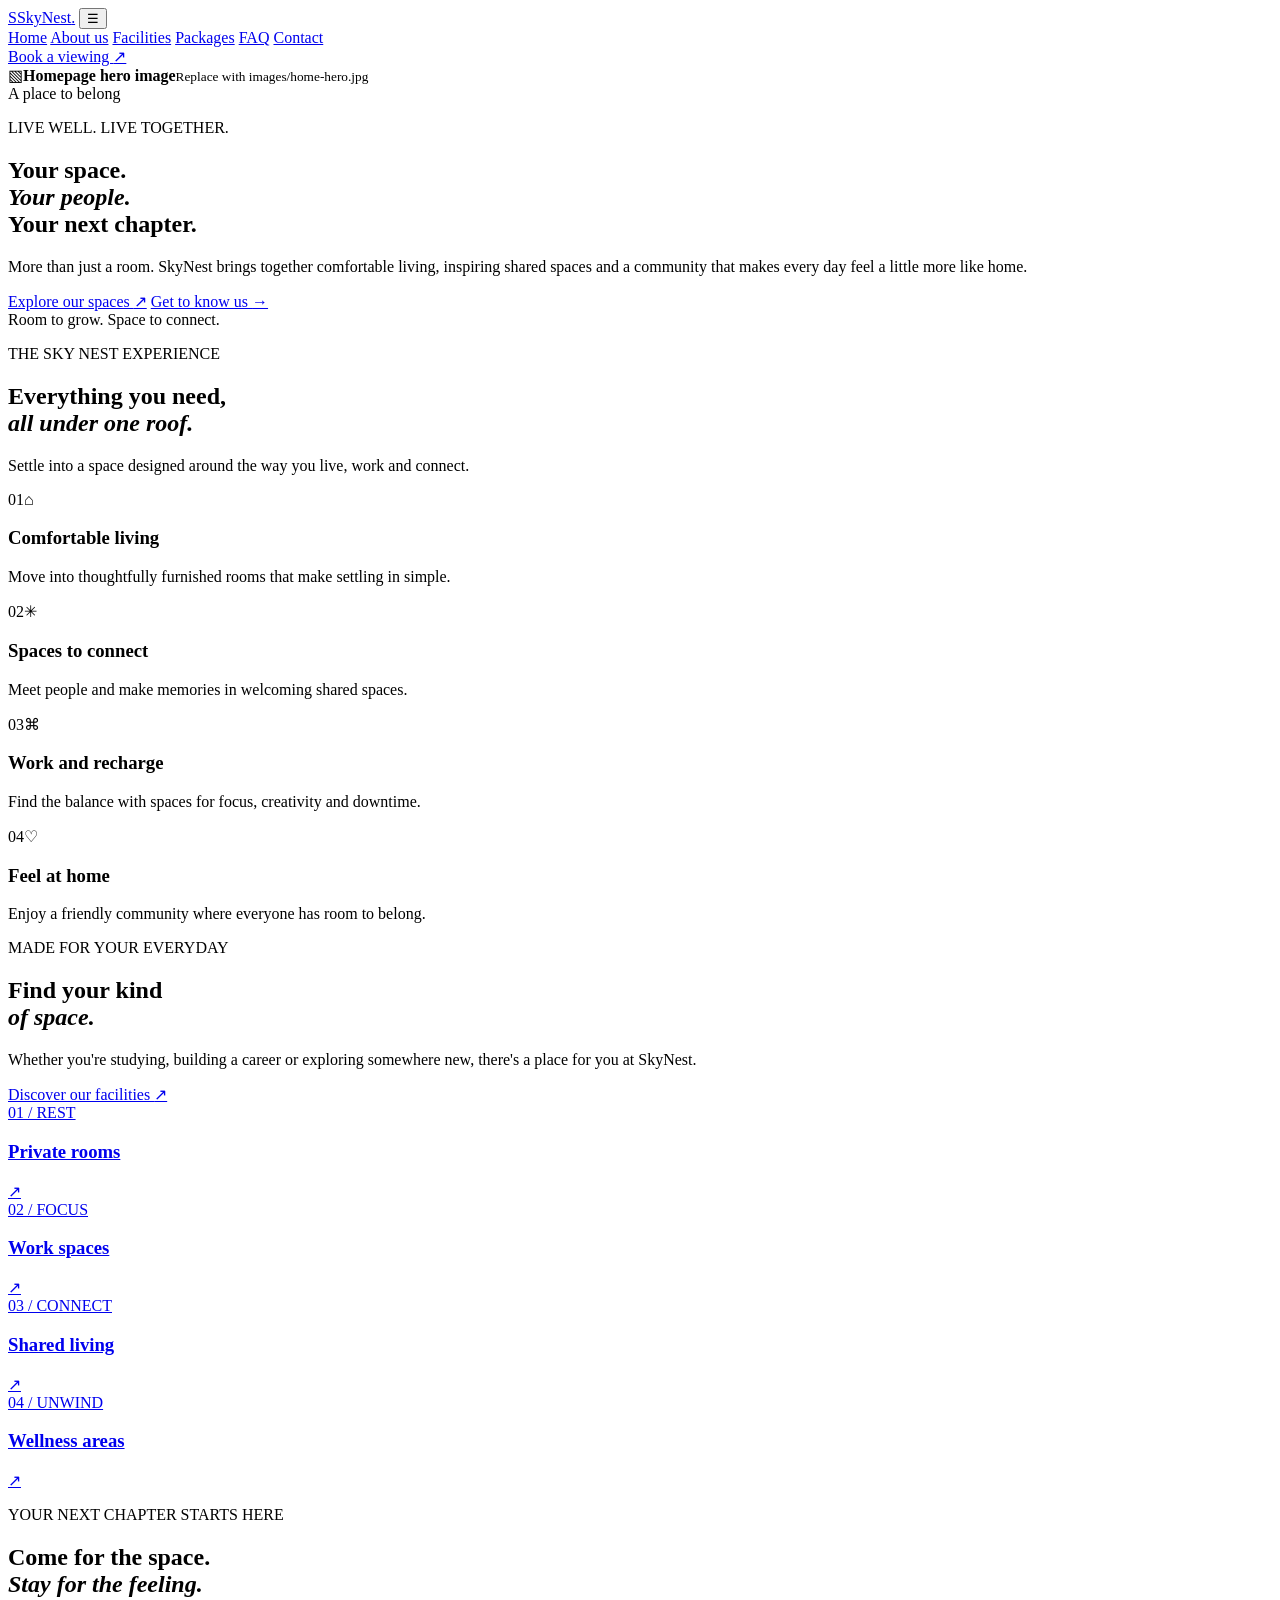
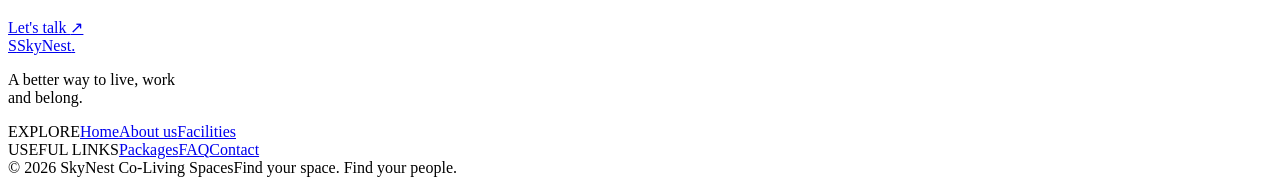
==== index.html @ 015fd2d6 "Add files via upload" ====
<!DOCTYPE html>
<html lang="en">
<head>
  <meta charset="UTF-8">
  <meta name="viewport" content="width=device-width, initial-scale=1.0">
  <meta name="description" content="Discover SkyNest co-living spaces: comfortable rooms, inspiring shared spaces and a community that feels like home.">
  <title>SkyNest | Find Your Space</title>
  <link rel="stylesheet" href="css/style.css">
  <script src="js/script.js" defer></script>
</head>
<body>
  <header class="site-header">
    <nav class="navbar container" aria-label="Main navigation">
      <a class="brand" href="index.html"><span class="brand-mark">S</span><span>SkyNest<span class="brand-dot">.</span></span></a>
      <button class="menu-toggle" aria-label="Open navigation" aria-expanded="false">☰</button>
      <div class="nav-links">
        <a class="active" href="index.html">Home</a>
        <a href="about.html">About us</a>
        <a href="facilities.html">Facilities</a>
        <a href="packages.html">Packages</a>
        <a href="faq.html">FAQ</a>
        <a href="contact.html">Contact</a>
      </div>
      <a class="button button-small nav-cta" href="contact.html">Book a viewing <span>↗</span></a>
    </nav>
  </header>

  <main>
    <section class="hero container">
      <div class="hero-image image-frame">
        <!-- Add your main homepage photo as images/home-hero.jpg -->
        <img src="images/home-hero.jpg" alt="Bright, welcoming SkyNest co-living lounge" onerror="this.style.display='none'; this.parentElement.classList.add('image-placeholder'); this.parentElement.querySelector('.placeholder-note').hidden=false;">
        <div class="placeholder-note" hidden><span class="placeholder-icon">▧</span><strong>Homepage hero image</strong><small>Replace with images/home-hero.jpg</small></div>
        <div class="image-caption"><span class="caption-dot"></span> A place to belong</div>
      </div>
      <div class="hero-copy">
        <p class="eyebrow">LIVE WELL. LIVE TOGETHER.</p>
        <h1>Your space.<br><em>Your people.</em><br>Your next chapter.</h1>
        <p class="lead">More than just a room. SkyNest brings together comfortable living, inspiring shared spaces and a community that makes every day feel a little more like home.</p>
        <div class="hero-actions">
          <a class="button" href="packages.html">Explore our spaces <span>↗</span></a>
          <a class="text-link" href="about.html">Get to know us <span>→</span></a>
        </div>
        <div class="hero-note"><span class="note-line"></span><span>Room to grow. Space to connect.</span></div>
      </div>
    </section>

    <section class="intro-section section-pad">
      <div class="container">
        <div class="section-heading">
          <p class="eyebrow">THE SKY NEST EXPERIENCE</p>
          <h2>Everything you need,<br><em>all under one roof.</em></h2>
          <p class="section-description">Settle into a space designed around the way you live, work and connect.</p>
        </div>
        <div class="benefit-grid">
          <article class="benefit-item"><span class="number">01</span><span class="benefit-icon">⌂</span><h3>Comfortable living</h3><p>Move into thoughtfully furnished rooms that make settling in simple.</p></article>
          <article class="benefit-item"><span class="number">02</span><span class="benefit-icon">✳</span><h3>Spaces to connect</h3><p>Meet people and make memories in welcoming shared spaces.</p></article>
          <article class="benefit-item"><span class="number">03</span><span class="benefit-icon">⌘</span><h3>Work and recharge</h3><p>Find the balance with spaces for focus, creativity and downtime.</p></article>
          <article class="benefit-item"><span class="number">04</span><span class="benefit-icon">♡</span><h3>Feel at home</h3><p>Enjoy a friendly community where everyone has room to belong.</p></article>
        </div>
      </div>
    </section>

    <section class="spaces-section section-pad">
      <div class="container">
        <div class="section-topline">
          <div class="section-heading compact">
            <p class="eyebrow">MADE FOR YOUR EVERYDAY</p>
            <h2>Find your kind<br><em>of space.</em></h2>
            <p class="section-description">Whether you're studying, building a career or exploring somewhere new, there's a place for you at SkyNest.</p>
          </div>
          <a class="button button-outline" href="facilities.html">Discover our facilities <span>↗</span></a>
        </div>
        <div class="space-grid">
          <a class="space-card" href="facilities.html"><div class="space-photo photo-one"><img src="images/home-card-1.jpg" alt="Comfortable furnished co-living bedroom" onerror="this.style.display='none';"></div><span class="card-kicker">01 / REST</span><h3>Private rooms</h3><span class="card-arrow">↗</span></a>
          <a class="space-card" href="facilities.html"><div class="space-photo photo-two"><img src="images/home-card-2.jpg" alt="Shared co-working area" onerror="this.style.display='none';"></div><span class="card-kicker">02 / FOCUS</span><h3>Work spaces</h3><span class="card-arrow">↗</span></a>
          <a class="space-card" href="facilities.html"><div class="space-photo photo-three"><img src="images/home-card-3.jpg" alt="Modern communal kitchen and dining area" onerror="this.style.display='none';"></div><span class="card-kicker">03 / CONNECT</span><h3>Shared living</h3><span class="card-arrow">↗</span></a>
          <a class="space-card" href="facilities.html"><div class="space-photo photo-four"><img src="images/home-card-4.jpg" alt="Relaxing rooftop garden" onerror="this.style.display='none';"></div><span class="card-kicker">04 / UNWIND</span><h3>Wellness areas</h3><span class="card-arrow">↗</span></a>
        </div>
      </div>
    </section>

    <section class="closing-banner container">
      <div><p class="eyebrow">YOUR NEXT CHAPTER STARTS HERE</p><h2>Come for the space.<br><em>Stay for the feeling.</em></h2></div>
      <a class="button button-light" href="contact.html">Let's talk <span>↗</span></a>
    </section>
  </main>

  <footer class="site-footer">
    <div class="container footer-inner">
      <div class="footer-brand"><a class="brand brand-light" href="index.html"><span class="brand-mark">S</span><span>SkyNest<span class="brand-dot">.</span></span></a><p>A better way to live, work<br>and belong.</p></div>
      <div class="footer-column"><span class="footer-label">EXPLORE</span><a href="index.html">Home</a><a href="about.html">About us</a><a href="facilities.html">Facilities</a></div>
      <div class="footer-column"><span class="footer-label">USEFUL LINKS</span><a href="packages.html">Packages</a><a href="faq.html">FAQ</a><a href="contact.html">Contact</a></div>
      <div class="footer-bottom"><span>© 2026 SkyNest Co-Living Spaces</span><span>Find your space. Find your people.</span></div>
    </div>
  </footer>
</body>
</html>
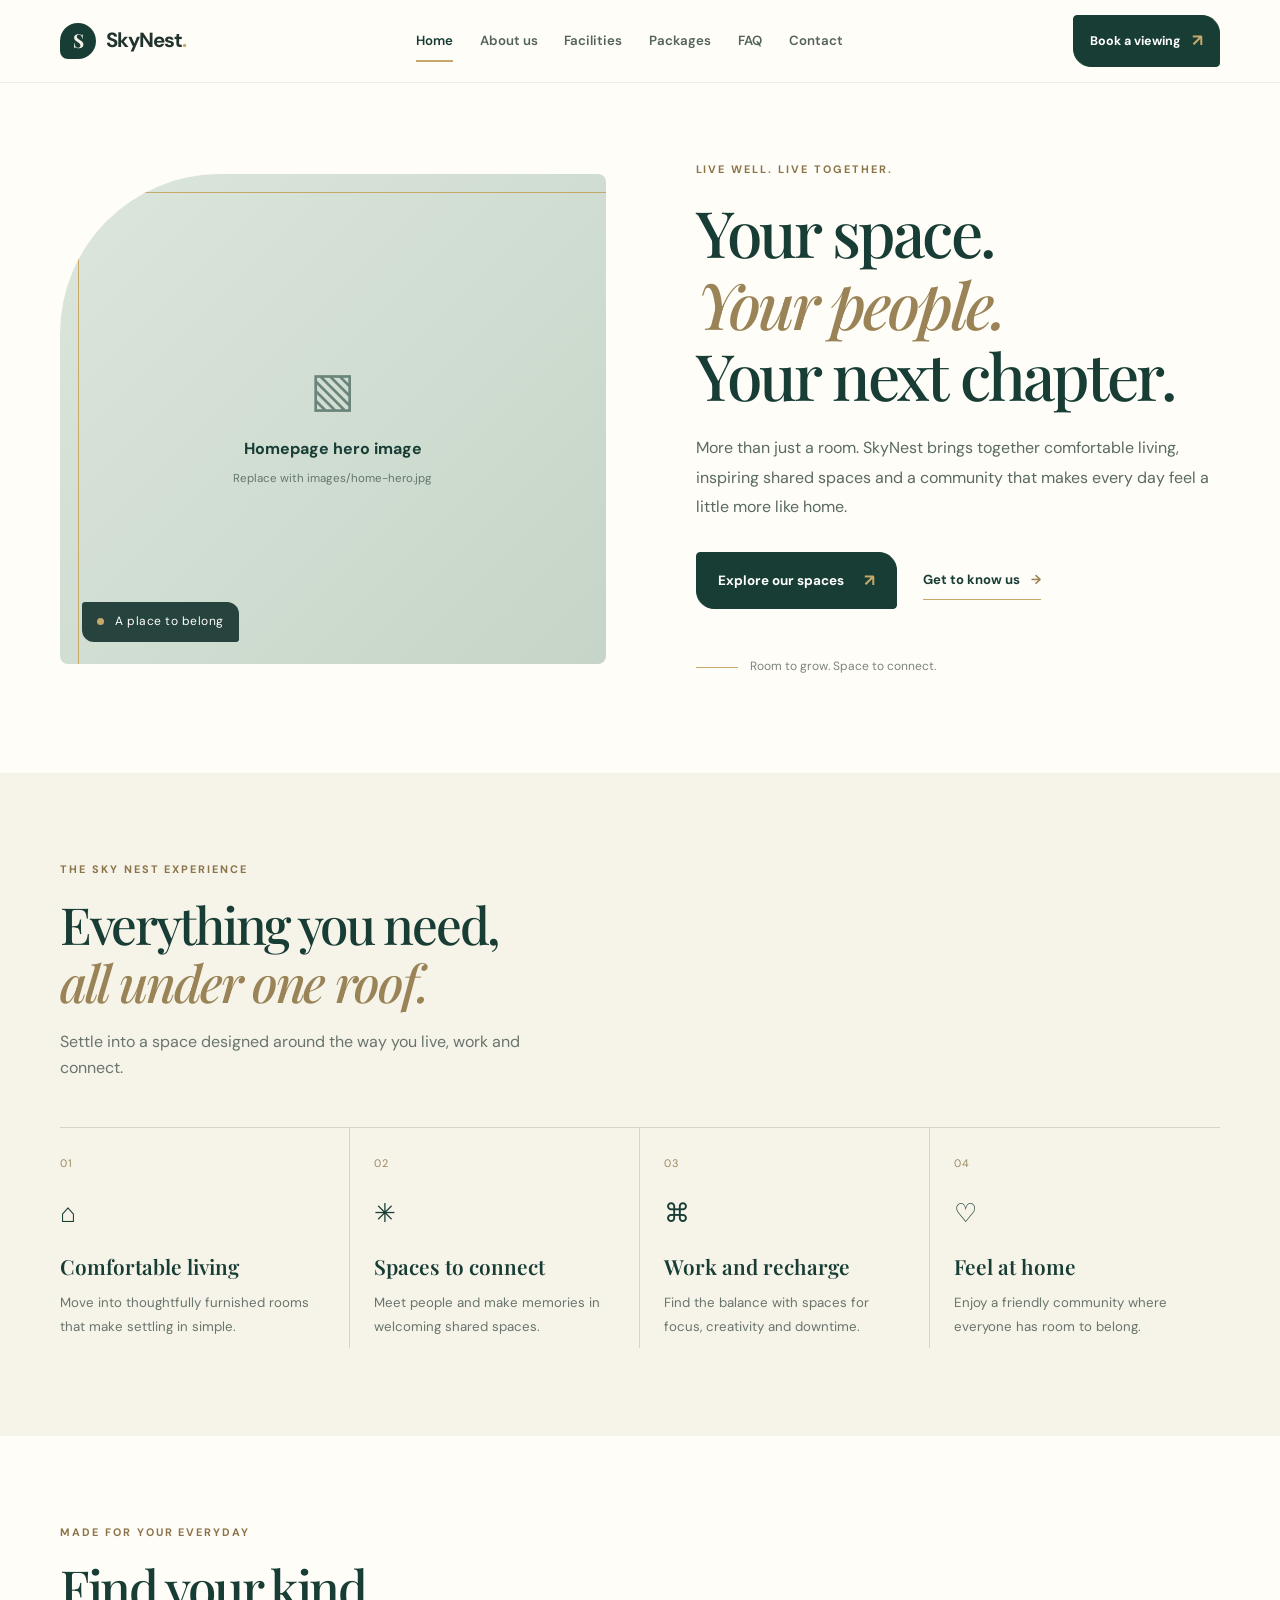
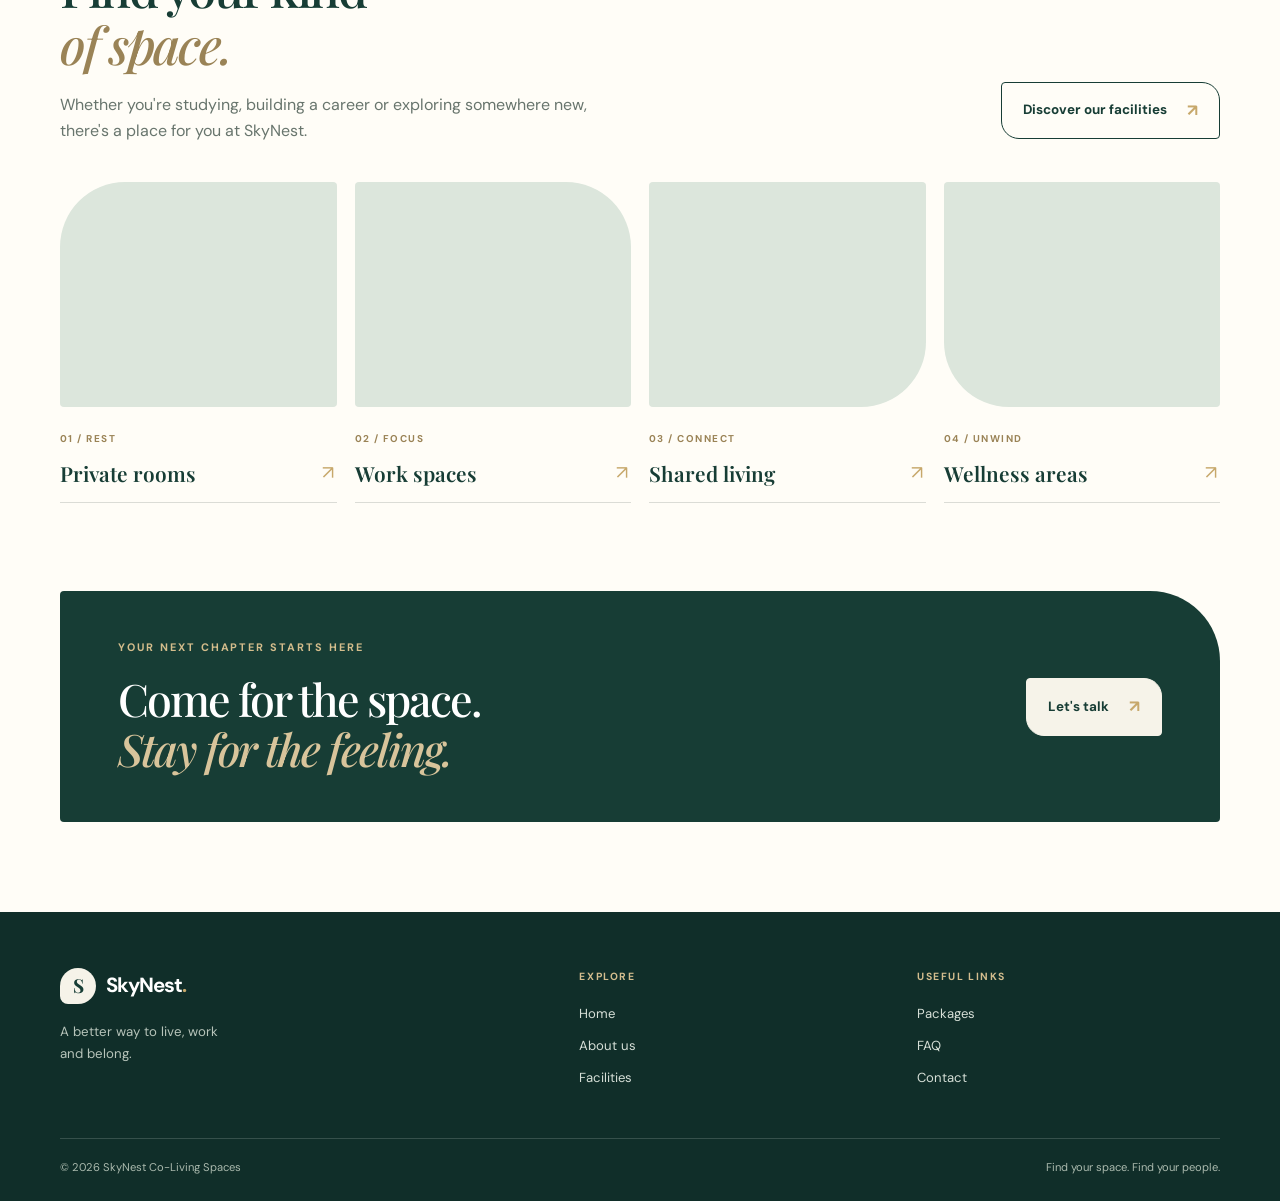
==== commit 0bee79ce: "Update index.html" ====
--- a/index.html
+++ b/index.html
@@ -5,8 +5,8 @@
   <meta name="viewport" content="width=device-width, initial-scale=1.0">
   <meta name="description" content="Discover SkyNest co-living spaces: comfortable rooms, inspiring shared spaces and a community that feels like home.">
   <title>SkyNest | Find Your Space</title>
-  <link rel="stylesheet" href="css/style.css">
-  <script src="js/script.js" defer></script>
+  <link rel="stylesheet" href="style.css">
+  <script src="script.js" defer></script>
 </head>
 <body>
   <header class="site-header">
@@ -95,4 +95,4 @@
     </div>
   </footer>
 </body>
-</html>+</html>
--- a/style.css
+++ b/style.css
@@ -0,0 +1,263 @@
+@import url('https://fonts.googleapis.com/css2?family=DM+Sans:wght@400;500;600;700&family=Playfair+Display:ital,wght@0,500;0,600;0,700;1,500;1,600&display=swap');
+
+:root {
+  --forest: #173d35;
+  --forest-deep: #102e29;
+  --sage: #dce6dc;
+  --cream: #f6f3e9;
+  --paper: #fffdf7;
+  --gold: #c7a86b;
+  --ink: #20332d;
+  --muted: #68756d;
+  --line: rgba(32, 51, 45, .16);
+  --serif: "Playfair Display", Georgia, serif;
+  --sans: "DM Sans", Arial, sans-serif;
+}
+* { box-sizing: border-box; }
+html { scroll-behavior: smooth; }
+body { margin: 0; background: var(--paper); color: var(--ink); font-family: var(--sans); line-height: 1.65; }
+a { color: inherit; text-decoration: none; }
+img { display: block; width: 100%; height: 100%; object-fit: cover; }
+.container { width: min(1160px, calc(100% - 64px)); margin: 0 auto; }
+.site-header { background: var(--paper); position: sticky; top: 0; z-index: 20; border-bottom: 1px solid rgba(32,51,45,.08); }
+.navbar { min-height: 82px; display: flex; align-items: center; justify-content: space-between; gap: 26px; }
+.brand { display: inline-flex; align-items: center; gap: 10px; font-weight: 700; font-size: 1.28rem; letter-spacing: -.05em; white-space: nowrap; }
+.brand-mark { display: grid; place-items: center; width: 36px; height: 36px; border-radius: 50% 50% 50% 8px; background: var(--forest); color: var(--cream); font-family: var(--serif); font-size: 1.2rem; }
+.brand-dot { color: var(--gold); }
+.nav-links { display: flex; align-items: center; gap: clamp(14px, 2.1vw, 28px); }
+.nav-links a { color: #53635a; font-size: .83rem; font-weight: 600; transition: color .2s; }
+.nav-links a:hover, .nav-links a.active { color: var(--forest); }
+.nav-links a.active { position: relative; }
+.nav-links a.active::after { content: ""; position: absolute; height: 2px; background: var(--gold); left: 0; right: 0; bottom: -10px; }
+.button { display: inline-flex; justify-content: center; align-items: center; gap: 20px; padding: 14px 21px; border-radius: 4px 18px 4px 18px; background: var(--forest); color: white; font-size: .84rem; font-weight: 700; border: 1px solid var(--forest); transition: .2s ease; }
+.button:hover { background: var(--forest-deep); transform: translateY(-2px); }
+.button span { color: var(--gold); font-size: 1.05rem; }
+.button-small { padding: 11px 16px; font-size: .78rem; gap: 12px; }
+.button-outline { background: transparent; color: var(--forest); }
+.button-outline:hover { color: white; }
+.button-light { background: var(--cream); color: var(--forest); border-color: var(--cream); }
+.button-light:hover { background: white; color: var(--forest); }
+.menu-toggle { display: none; border: 0; background: transparent; color: var(--forest); font-size: 1.6rem; cursor: pointer; }
+.hero { display: grid; grid-template-columns: 1.02fr .98fr; gap: clamp(42px, 7vw, 90px); align-items: center; padding-top: 64px; padding-bottom: 82px; }
+.image-frame { position: relative; background: var(--sage); overflow: hidden; }
+.hero-image { height: 490px; border-radius: 160px 8px 8px 8px; }
+.hero-image::after { content: ""; position: absolute; inset: 18px -18px -18px 18px; border: 1px solid var(--gold); pointer-events: none; z-index: 1; }
+.image-caption { position: absolute; bottom: 22px; left: 22px; z-index: 2; background: rgba(16,46,41,.88); color: white; padding: 10px 15px; border-radius: 3px 12px 3px 12px; font-size: .75rem; letter-spacing: .04em; }
+.caption-dot { display: inline-block; width: 7px; height: 7px; border-radius: 50%; background: var(--gold); margin-right: 8px; }
+.hero-copy { padding: 14px 0; }
+.eyebrow { margin: 0 0 17px; color: #8b7449; font-size: .68rem; font-weight: 700; letter-spacing: .18em; }
+h1, h2, h3, p { margin-top: 0; }
+h1, h2 { color: var(--forest); font-family: var(--serif); font-weight: 500; letter-spacing: -.045em; line-height: 1.12; }
+h1 { margin-bottom: 22px; font-size: clamp(2.8rem, 5vw, 4.65rem); }
+h2 { margin-bottom: 18px; font-size: clamp(2.35rem, 4vw, 3.55rem); }
+h1 em, h2 em { color: #9a8356; font-weight: 500; }
+.lead { color: #596a60; font-size: 1rem; line-height: 1.85; max-width: 540px; }
+.hero-actions { display: flex; align-items: center; flex-wrap: wrap; gap: 26px; margin-top: 30px; }
+.text-link { color: var(--forest); font-size: .84rem; font-weight: 700; border-bottom: 1px solid var(--gold); padding-bottom: 5px; }
+.text-link span { margin-left: 8px; color: #9a8356; }
+.hero-note { display: flex; align-items: center; gap: 12px; margin-top: 48px; color: #7b857d; font-size: .75rem; }
+.note-line { width: 42px; height: 1px; background: var(--gold); }
+.section-pad { padding: 88px 0; }
+.intro-section { background: var(--cream); }
+.section-heading { max-width: 650px; margin-bottom: 45px; }
+.section-description { color: var(--muted); max-width: 490px; margin-bottom: 0; }
+.benefit-grid { display: grid; grid-template-columns: repeat(4, 1fr); border-top: 1px solid var(--line); }
+.benefit-item { position: relative; padding: 27px 24px 10px 0; border-right: 1px solid var(--line); }
+.benefit-item:not(:first-child) { padding-left: 24px; }
+.benefit-item:last-child { border-right: 0; }
+.number { display: block; color: #9b895f; font-size: .68rem; letter-spacing: .12em; }
+.benefit-icon { display: block; color: var(--forest); font-size: 1.65rem; margin: 19px 0 14px; }
+.benefit-item h3 { color: var(--forest); font-family: var(--serif); font-size: 1.3rem; font-weight: 600; margin-bottom: 8px; }
+.benefit-item p { color: var(--muted); font-size: .83rem; line-height: 1.75; margin: 0; }
+.spaces-section { background: var(--paper); }
+.section-topline { display: flex; align-items: end; justify-content: space-between; gap: 30px; margin-bottom: 38px; }
+.section-heading.compact { margin: 0; }
+.section-heading.compact .section-description { max-width: 560px; }
+.section-topline > .button { margin-bottom: 5px; }
+.space-grid { display: grid; grid-template-columns: repeat(4, 1fr); gap: 18px; }
+.space-card { position: relative; padding-bottom: 12px; border-bottom: 1px solid var(--line); }
+.space-photo { height: 225px; background: var(--sage); overflow: hidden; margin-bottom: 17px; }
+.space-photo img { transition: transform .5s; }
+.space-card:hover .space-photo img { transform: scale(1.05); }
+.photo-one { border-radius: 65px 4px 4px 4px; }
+.photo-two { border-radius: 4px 65px 4px 4px; }
+.photo-three { border-radius: 4px 4px 65px 4px; }
+.photo-four { border-radius: 4px 4px 4px 65px; }
+.card-kicker { color: #9a8356; font-size: .62rem; letter-spacing: .15em; font-weight: 700; }
+.space-card h3 { color: var(--forest); font-family: var(--serif); font-size: 1.3rem; font-weight: 600; margin: 5px 0 0; }
+.card-arrow { position: absolute; right: 3px; bottom: 13px; color: var(--gold); font-size: 1.2rem; }
+.closing-banner { display: flex; justify-content: space-between; align-items: center; gap: 25px; background: var(--forest); color: white; padding: 48px 58px; margin-top: 0; margin-bottom: 90px; border-radius: 4px 70px 4px 4px; }
+.closing-banner h2 { color: white; margin: 0; font-size: clamp(2rem, 3.5vw, 3rem); }
+.closing-banner h2 em { color: #d8c49b; }
+.closing-banner .eyebrow { color: #d4bd8c; }
+.site-footer { background: var(--forest-deep); color: #e9eee8; padding: 56px 0 24px; }
+.footer-inner { display: grid; grid-template-columns: 1.6fr 1fr 1fr; gap: 35px; }
+.brand-light { color: white; }
+.brand-light .brand-mark { background: var(--cream); color: var(--forest); }
+.footer-brand p { color: #b7c4ba; font-size: .83rem; margin: 17px 0 0; }
+.footer-column { display: flex; flex-direction: column; align-items: flex-start; gap: 10px; }
+.footer-label { color: #d3bd8e; font-size: .65rem; font-weight: 700; letter-spacing: .15em; margin-bottom: 8px; }
+.footer-column a { color: #d6dfd7; font-size: .82rem; }
+.footer-column a:hover { color: white; }
+.footer-bottom { grid-column: 1 / -1; display: flex; justify-content: space-between; gap: 20px; border-top: 1px solid rgba(255,255,255,.16); padding-top: 19px; margin-top: 15px; color: #aab9ad; font-size: .7rem; }
+.about-story { padding-top: 68px; padding-bottom: 78px; }
+.story-row { display: grid; grid-template-columns: .95fr 1.05fr; align-items: center; gap: clamp(42px, 7vw, 90px); margin-bottom: 92px; }
+.story-row:last-child { margin-bottom: 0; }
+.story-image { height: 370px; border-radius: 100px 5px 5px 5px; }
+.story-row-reverse .story-image { border-radius: 5px 5px 100px 5px; }
+.story-copy { padding: 12px 0; }
+.story-copy h1 { font-size: clamp(2.6rem, 4.5vw, 4rem); }
+.story-copy h2 { font-size: clamp(2.35rem, 4vw, 3.45rem); }
+.story-copy > p:not(.eyebrow):not(.lead) { color: var(--muted); font-size: .9rem; line-height: 1.85; max-width: 540px; }
+.story-copy .text-link, .story-copy .button { margin-top: 15px; }
+.story-row-reverse { grid-template-columns: .95fr 1.05fr; }
+.story-row-reverse .story-image { order: 0; }
+.about-values { background: var(--cream); }
+.values-inner { display: flex; align-items: center; justify-content: space-between; gap: 70px; }
+.values-inner h2 { margin: 0; }
+.values-inner > p { max-width: 440px; color: var(--muted); margin: 0; line-height: 1.9; }
+.image-placeholder { display: grid; place-items: center; background: linear-gradient(135deg, #dce6dc, #c6d5c8); color: var(--forest); }
+.placeholder-note { display: flex; flex-direction: column; align-items: center; gap: 7px; text-align: center; padding: 20px; }
+.placeholder-icon { font-size: 3rem; opacity: .55; }
+.placeholder-note small { color: #64766b; font-size: .72rem; }
+@media (max-width: 900px) {
+  .container { width: min(100% - 42px, 720px); }
+  .navbar { gap: 15px; }
+  .nav-links { gap: 13px; }
+  .nav-links a { font-size: .73rem; }
+  .nav-cta { display: none; }
+  .hero { gap: 38px; }
+  .hero-image { height: 410px; }
+  .space-grid { grid-template-columns: repeat(2, 1fr); }
+  .benefit-grid { grid-template-columns: repeat(2, 1fr); }
+  .benefit-item:nth-child(2) { border-right: 0; }
+  .benefit-item:nth-child(3), .benefit-item:nth-child(4) { border-top: 1px solid var(--line); }
+  .benefit-item:nth-child(3) { padding-left: 0; }
+}
+@media (max-width: 650px) {
+  .container { width: calc(100% - 36px); }
+  .navbar { min-height: 72px; flex-wrap: wrap; }
+  .menu-toggle { display: block; margin-left: auto; }
+  .nav-links { display: none; order: 3; width: 100%; flex-direction: column; align-items: flex-start; padding: 8px 0 18px; }
+  .nav-links.open { display: flex; }
+  .nav-links a { font-size: .9rem; padding: 4px 0; }
+  .nav-links a.active::after { bottom: 0; }
+  .hero { grid-template-columns: 1fr; padding-top: 28px; padding-bottom: 58px; gap: 34px; }
+  .hero-image { height: 320px; border-radius: 100px 5px 5px 5px; margin-right: 10px; }
+  h1 { font-size: clamp(2.8rem, 12vw, 4rem); }
+  .hero-note { margin-top: 30px; }
+  .section-pad { padding: 62px 0; }
+  .section-topline { align-items: flex-start; flex-direction: column; }
+  .benefit-grid { grid-template-columns: 1fr 1fr; }
+  .benefit-item { padding: 22px 15px 18px 0; }
+  .benefit-item:not(:first-child) { padding-left: 15px; }
+  .benefit-item:nth-child(3) { padding-left: 0; }
+  .space-grid { gap: 22px 13px; }
+  .space-photo { height: 175px; }
+  .space-card h3 { font-size: 1.1rem; }
+  .closing-banner { flex-direction: column; align-items: flex-start; padding: 34px 25px; margin-bottom: 60px; }
+  .footer-inner { grid-template-columns: 1fr 1fr; gap: 28px 20px; }
+  .footer-brand { grid-column: 1 / -1; }
+  .footer-bottom { flex-direction: column; }
+  .about-story { padding-top: 35px; padding-bottom: 55px; }
+  .story-row, .story-row-reverse { grid-template-columns: 1fr; gap: 27px; margin-bottom: 65px; }
+  .story-image { height: 280px; border-radius: 75px 5px 5px 5px; }
+  .story-row-reverse .story-image { border-radius: 5px 5px 75px 5px; }
+  .story-copy h1 { font-size: 3rem; }
+  .values-inner { flex-direction: column; align-items: flex-start; gap: 22px; }
+}
+
+
+/* FACILITIES PAGE */
+.facilities-intro{background:var(--cream);padding:62px 0 48px;border-bottom:1px solid var(--line)}
+.facilities-intro .container{max-width:1160px}
+.facilities-intro h1{font-size:clamp(2.8rem,5.5vw,4.7rem);margin-bottom:18px}
+.facilities-lead{max-width:760px;color:var(--muted);font-size:1rem;line-height:1.85;margin-bottom:28px}
+.facilities-intro-bottom{display:flex;align-items:center;gap:14px;color:#7b857d;font-size:.78rem}
+.intro-rule{width:48px;height:1px;background:var(--gold)}
+.facilities-section-heading{display:flex;justify-content:space-between;align-items:end;gap:40px;margin-bottom:42px}
+.facilities-section-heading h2{margin-bottom:0}
+.facilities-section-heading .section-description{max-width:390px;margin-bottom:7px}
+.facilities-grid{display:grid;grid-template-columns:repeat(4,minmax(0,1fr));gap:30px 20px}
+.facility-card{min-width:0;border:1px solid rgba(32,51,45,.22);background:#fffefa;padding:15px;transition:transform .25s,box-shadow .25s}
+.facility-card:hover{transform:translateY(-4px);box-shadow:0 14px 30px rgba(16,46,41,.09)}
+.facility-photo{height:145px;position:relative;overflow:hidden;background:var(--sage);margin:0 auto 15px}
+.facility-photo img{transition:transform .45s}
+.facility-card:hover .facility-photo img{transform:scale(1.05)}
+.facility-number{position:absolute;top:9px;left:9px;padding:4px 8px;color:white;background:rgba(16,46,41,.88);font-size:.62rem;letter-spacing:.1em}
+.facility-info{min-height:105px;padding:0 2px 3px}
+.facility-info h3{color:var(--forest);font-family:var(--serif);font-size:1.17rem;line-height:1.25;font-weight:600;margin:0 0 8px}
+.facility-info p{color:var(--muted);font-size:.76rem;line-height:1.65;margin:0}
+.facility-photo-placeholder{display:grid;place-items:center;background:linear-gradient(135deg,#dce6dc,#c6d5c8);color:var(--forest)}
+.facility-photo-placeholder .placeholder-note{gap:3px}
+.facility-photo-placeholder .placeholder-icon{font-size:2.2rem}
+.facilities-cta{display:flex;justify-content:space-between;align-items:center;gap:24px;background:var(--forest);color:white;padding:42px 54px;margin-bottom:85px;border-radius:4px 65px 4px 4px}
+.facilities-cta h2{color:white;margin:0;font-size:clamp(2rem,3.5vw,3rem)}
+.facilities-cta h2 em{color:#d8c49b}
+.facilities-cta .eyebrow{color:#d4bd8c}
+
+/* CONTACT PAGE */
+.contact-top{display:grid;grid-template-columns:1fr .95fr;gap:55px;align-items:center;padding-top:72px;padding-bottom:80px}
+.contact-details h1{font-size:clamp(2.8rem,5vw,4.4rem);margin-bottom:17px}
+.contact-details>.lead{max-width:570px}
+.contact-detail-grid{display:grid;grid-template-columns:1fr 1fr;gap:18px 24px;margin-top:34px}
+.contact-detail{border:1px solid var(--line);padding:13px 15px;min-height:68px;display:flex;flex-direction:column;justify-content:center}
+.detail-label{color:#9a8356;font-size:.61rem;font-weight:700;letter-spacing:.14em;margin-bottom:5px}
+.contact-detail a,.contact-detail>span:last-child{color:var(--forest);font-size:.79rem;font-weight:600}
+.contact-top-image{height:330px;border-radius:4px 100px 4px 4px}
+.contact-enquiry{display:grid;grid-template-columns:.95fr 1.05fr;gap:65px;align-items:stretch;background:var(--cream);padding:18px;margin-bottom:85px}
+.contact-enquiry-image{position:relative;min-height:550px;background:var(--sage);overflow:hidden}
+.contact-image-caption{position:absolute;bottom:22px;left:22px;right:22px;padding:18px 20px;background:rgba(16,46,41,.9);color:white;display:flex;flex-direction:column;gap:5px}
+.contact-image-caption span{color:#d8c49b;font-size:.62rem;letter-spacing:.16em;font-weight:700}
+.contact-image-caption strong{font-family:var(--serif);font-size:1.55rem;line-height:1.2;font-weight:500}
+.contact-form-area{padding:32px 35px 25px 0}
+.contact-form-area h2{font-size:clamp(2.2rem,3.5vw,3.2rem);margin-bottom:12px}
+.contact-form-intro{color:var(--muted);font-size:.83rem;margin-bottom:20px}
+.contact-form{display:flex;flex-direction:column}
+.contact-form label{color:var(--forest);font-size:.75rem;font-weight:700;margin:11px 0 6px}
+.contact-form input,.contact-form select,.contact-form textarea{width:100%;border:1px solid rgba(32,51,45,.25);background:var(--paper);padding:12px 13px;color:var(--ink);font:inherit;font-size:.8rem;border-radius:2px}
+.contact-form input:focus,.contact-form select:focus,.contact-form textarea:focus{outline:2px solid rgba(199,168,107,.55);border-color:var(--gold)}
+.contact-form textarea{resize:vertical}
+.contact-submit{align-self:flex-start;margin-top:18px;cursor:pointer}
+.form-note{color:#78847b;font-size:.67rem;line-height:1.6;margin:13px 0 0}
+@media(max-width:900px){.facilities-grid{grid-template-columns:repeat(2,minmax(0,1fr))}.contact-top{gap:30px}.contact-enquiry{gap:30px}}
+@media(max-width:650px){
+.facilities-intro{padding:43px 0 35px}.facilities-section-heading{display:block}.facilities-section-heading .section-description{margin-top:18px}
+.facilities-grid{grid-template-columns:repeat(2,minmax(0,1fr));gap:15px 12px}.facility-card{padding:9px}.facility-photo{height:120px;margin-bottom:11px}.facility-info{min-height:125px}.facility-info h3{font-size:1.02rem}.facility-info p{font-size:.7rem}
+.facilities-cta{flex-direction:column;align-items:flex-start;padding:32px 25px;margin-bottom:60px}
+.contact-top{grid-template-columns:1fr;padding-top:40px;padding-bottom:55px;gap:28px}.contact-top-image{height:270px}.contact-detail-grid{gap:11px}.contact-detail{padding:10px}.contact-detail a,.contact-detail>span:last-child{font-size:.72rem}
+.contact-enquiry{grid-template-columns:1fr;gap:20px;padding:10px;margin-bottom:60px}.contact-enquiry-image{min-height:290px}.contact-form-area{padding:18px 12px 20px}
+}
+
+
+/* PACKAGES PAGE */
+.pkg-hero{background:#073354;color:#fff;padding:42px 0 0}.pkg-hero-inner{display:grid;grid-template-columns:1.05fr .95fr;gap:28px 55px;align-items:center}
+.pkg-hero-copy{padding:18px 0 24px}.pkg-hero h1{color:#fff;font-size:clamp(2.8rem,5vw,4.5rem);margin:0 0 18px}.pkg-hero h1 em{color:#d8c49b}.pkg-hero .eyebrow{color:#d8c49b}
+.pkg-hero-copy>p:not(.eyebrow){max-width:560px;color:#d4e0e8;line-height:1.85;font-size:.91rem;margin-bottom:25px}
+.pkg-hero-photo{height:280px;position:relative;overflow:hidden;background:#566879}.pkg-hero-note{grid-column:1/-1;border-top:1px solid #ffffff33;padding:17px 0;color:#d7e1e8;font-size:.66rem;letter-spacing:.15em;font-weight:700;display:flex;justify-content:center;gap:16px;flex-wrap:wrap}
+.pkg-hero-note span{color:#d8c49b}.pkg-heading{display:flex;justify-content:space-between;align-items:end;gap:40px;margin-bottom:38px}.pkg-heading h2{margin-bottom:0}.pkg-heading .section-description{max-width:400px;margin-bottom:6px}
+.pkg-cards{display:grid;grid-template-columns:repeat(3,minmax(0,1fr));gap:22px}.pkg-card{border:1px solid var(--line);background:#fffefa;padding:12px;display:flex;flex-direction:column;transition:transform .25s,box-shadow .25s}.pkg-card:hover{transform:translateY(-4px);box-shadow:0 14px 30px #102e291a}.pkg-premium{border-color:#b89c67}
+.pkg-card-image{height:190px;position:relative;overflow:hidden;background:var(--sage)}.pkg-card-image img{transition:transform .4s}.pkg-card:hover .pkg-card-image img{transform:scale(1.05)}
+.pkg-image-label{position:absolute;left:10px;top:10px;background:#102e29e6;color:#fff;padding:6px 9px;font-size:.58rem;letter-spacing:.12em}
+.pkg-card-content{padding:19px 10px 10px;display:flex;flex-direction:column;flex:1}.pkg-card-content h3{font-family:var(--serif);font-size:1.7rem;color:var(--forest);margin:0 0 10px}.pkg-card-content .eyebrow{margin-bottom:5px}
+.pkg-description{font-size:.8rem;line-height:1.75;color:var(--muted);min-height:84px}.pkg-card-content ul{list-style:none;padding:14px 0 18px;margin:0 0 12px;border-top:1px solid var(--line)}
+.pkg-card-content li{font-size:.75rem;color:var(--forest);padding:6px 0 6px 20px;position:relative}.pkg-card-content li:before{content:"✓";position:absolute;left:0;color:#a4864d;font-weight:700}.pkg-book{align-self:flex-start;margin-top:auto;font-size:.75rem;padding:11px 15px}
+.pkg-placeholder{display:grid;place-items:center;background:linear-gradient(135deg,#dce6dc,#c6d5c8);color:var(--forest)}
+.pkg-custom{display:grid;grid-template-columns:1fr .9fr;background:var(--forest);color:#fff;margin-bottom:65px;min-height:330px}.pkg-custom-copy{padding:42px 48px;align-self:center}.pkg-custom-copy .eyebrow{color:#d8c49b}
+.pkg-custom-copy h2{color:#fff;font-size:clamp(2.2rem,4vw,3.4rem);margin-bottom:14px}.pkg-custom-copy h2 em{color:#d8c49b}.pkg-custom-copy>p:not(.eyebrow){max-width:490px;color:#dce6df;font-size:.82rem;line-height:1.8;margin-bottom:22px}
+.pkg-custom-image{min-height:330px;position:relative;background:#65786c;overflow:hidden}.pkg-help{text-align:center;padding:25px 20px 70px}.pkg-help h2{margin-bottom:10px}.pkg-help>p:not(.eyebrow){color:var(--muted);font-size:.85rem}.text-link{display:inline-block;color:var(--forest);font-weight:700;border-bottom:1px solid var(--gold);padding:8px 0;font-size:.82rem}
+/* FAQ PAGE */
+.faq-heading{text-align:center;padding-top:60px;padding-bottom:35px}.faq-heading h1{font-size:clamp(2.6rem,5vw,4rem);margin:10px 0 15px}.faq-heading>p:last-child{max-width:560px;margin:0 auto;color:var(--muted);font-size:.88rem;line-height:1.7}
+.faq-list-section{padding:15px 0 65px}.faq-grid{display:grid;grid-template-columns:repeat(3,minmax(0,1fr));gap:clamp(24px,5vw,75px)}.faq-column{display:flex;flex-direction:column}
+.faq-item{padding:16px 0 19px;border-bottom:1px solid var(--line);min-height:145px}.faq-item h2{font-family:var(--serif);font-size:1.03rem;line-height:1.35;color:var(--forest);font-weight:600;margin:0 0 9px}.faq-item p{color:var(--muted);font-size:.75rem;line-height:1.75;margin:0}
+.faq-feedback{display:grid;grid-template-columns:.9fr 1.1fr;gap:55px;background:var(--cream);border:1px solid var(--line);padding:40px 45px;margin-bottom:80px}.faq-feedback-intro{align-self:center}
+.faq-feedback-intro h2{font-size:clamp(2rem,3.4vw,3rem);margin:10px 0 15px}.faq-feedback-intro>p:not(.eyebrow){color:var(--muted);font-size:.83rem;line-height:1.8;max-width:400px}
+.feedback-points{display:flex;flex-wrap:wrap;gap:8px;margin-top:22px}.feedback-points span{border:1px solid #c9c4b7;padding:7px 10px;font-size:.66rem;color:var(--forest)}
+.faq-feedback-form{display:flex;flex-direction:column}.faq-feedback-form label{font-size:.73rem;font-weight:700;color:var(--forest);margin:10px 0 6px}
+.faq-feedback-form input,.faq-feedback-form select,.faq-feedback-form textarea{width:100%;padding:11px 13px;border:1px solid #20332d40;background:#fffefa;color:var(--ink);font:inherit;font-size:.78rem;border-radius:2px}
+.faq-feedback-form textarea{resize:vertical}.feedback-submit{align-self:flex-start;margin-top:16px;cursor:pointer}.faq-feedback-form small{color:#78847b;font-size:.65rem;line-height:1.5;margin-top:10px}
+@media(max-width:900px){.pkg-cards{grid-template-columns:repeat(2,minmax(0,1fr))}.faq-grid{gap:25px}.faq-feedback{gap:28px;padding:30px}}
+@media(max-width:650px){.pkg-hero{padding-top:30px}.pkg-hero-inner{grid-template-columns:1fr;gap:18px}.pkg-hero-photo{height:210px}.pkg-hero-note{font-size:.55rem;gap:8px}
+.pkg-heading{display:block}.pkg-heading .section-description{margin-top:16px}.pkg-cards{grid-template-columns:1fr}.pkg-card-image{height:200px}.pkg-description{min-height:0}
+.pkg-custom{grid-template-columns:1fr}.pkg-custom-copy{padding:30px 25px}.pkg-custom-image{min-height:220px}.faq-heading{padding-top:42px}.faq-grid{grid-template-columns:1fr;gap:0}.faq-item{min-height:0;padding:16px 0}
+.faq-feedback{grid-template-columns:1fr;padding:26px 20px;gap:22px;margin-bottom:60px}}
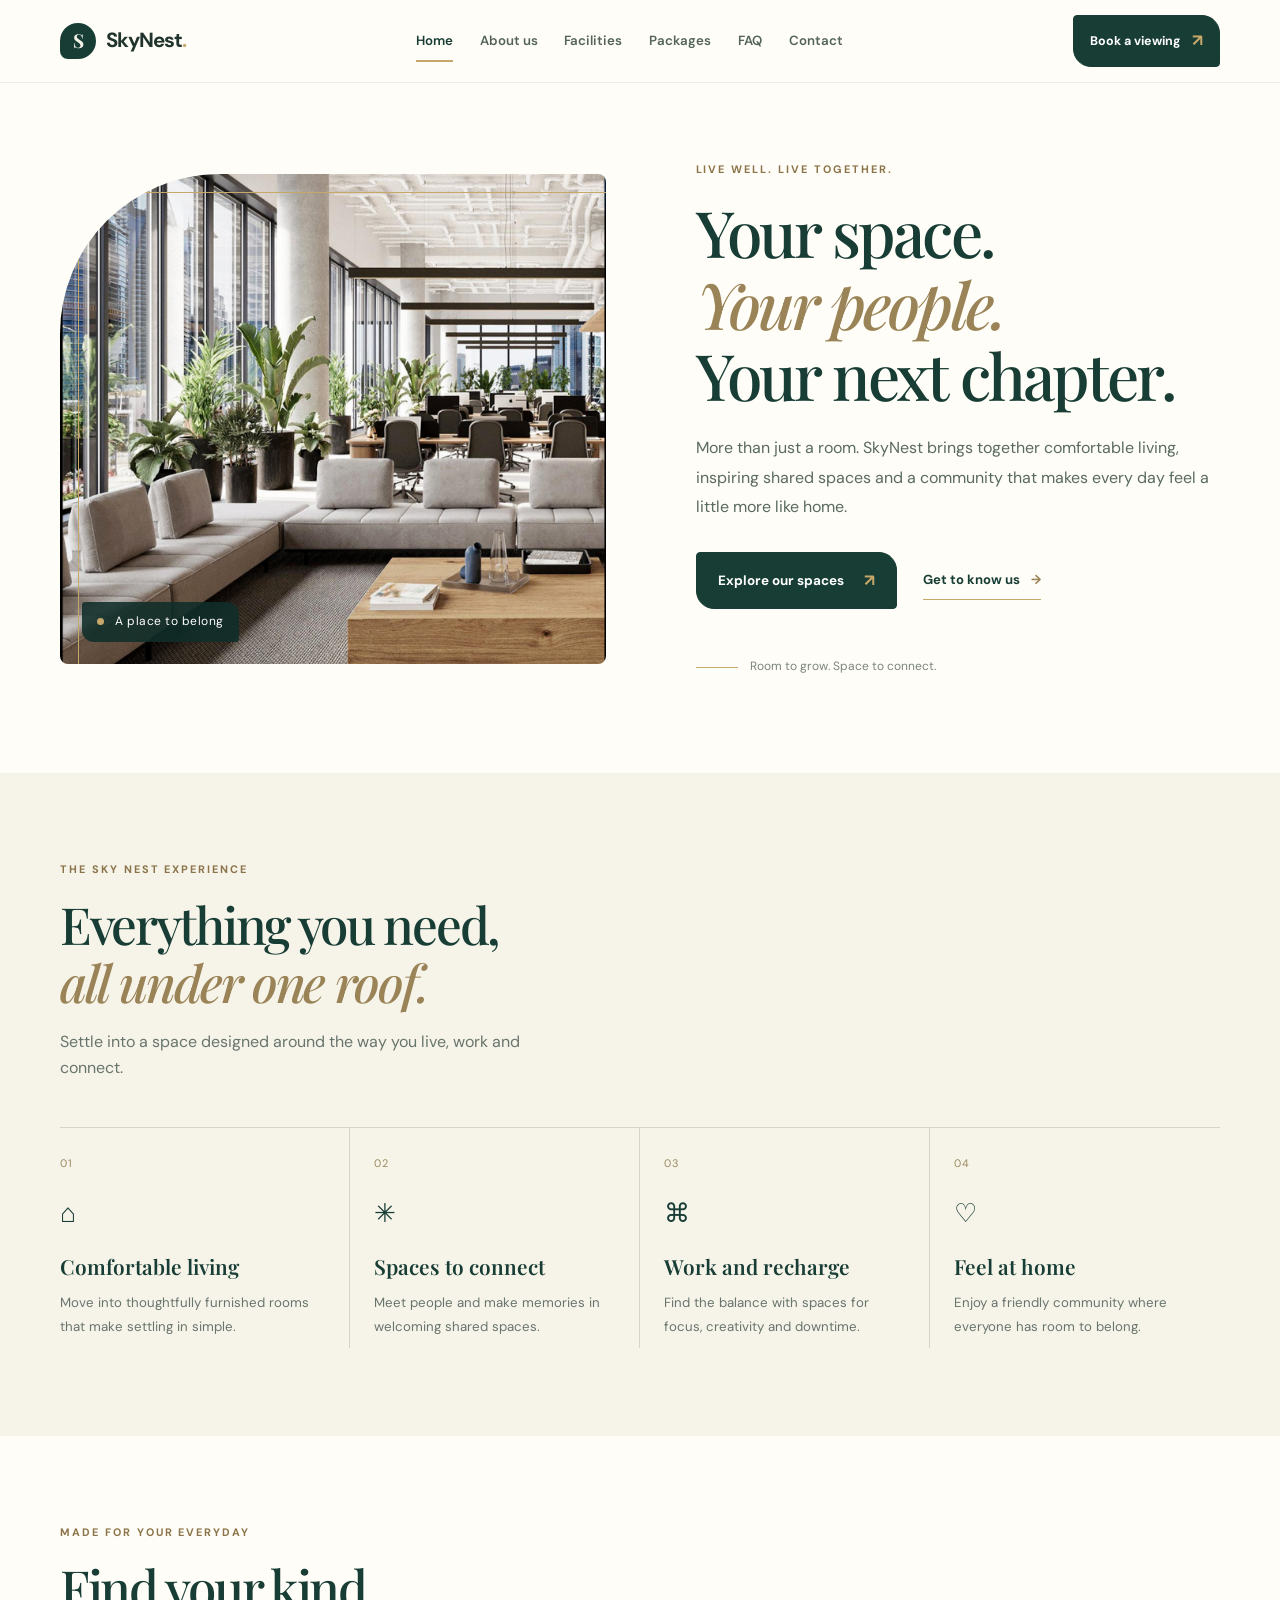
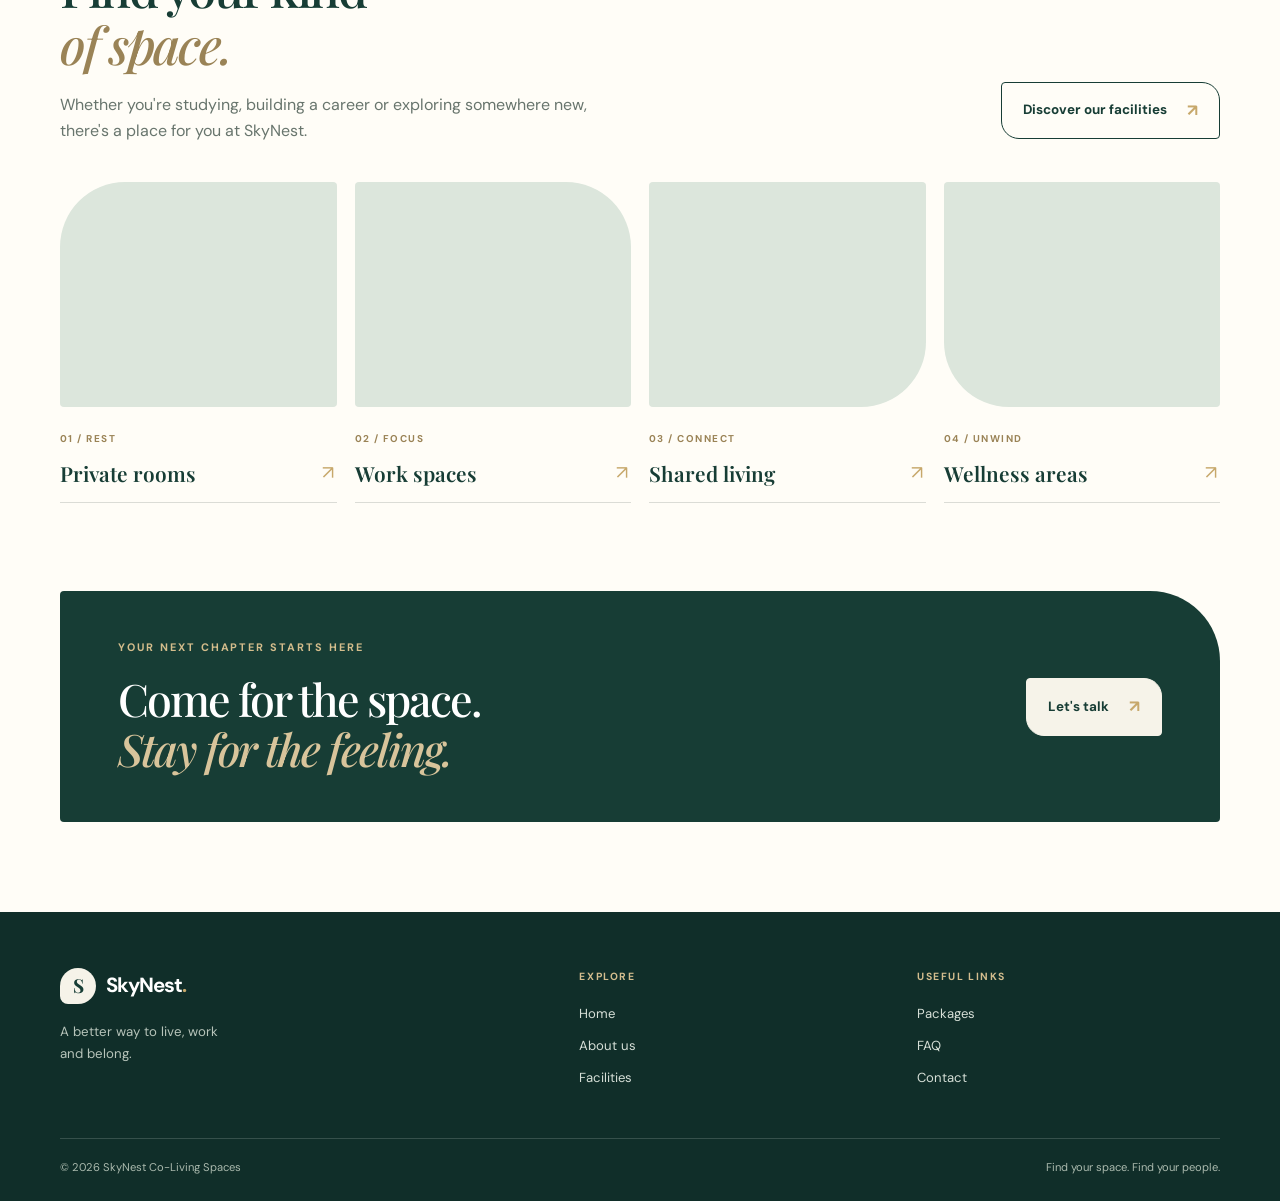
==== commit 3b177bb7: "Update index.html" ====
--- a/index.html
+++ b/index.html
@@ -29,7 +29,7 @@
     <section class="hero container">
       <div class="hero-image image-frame">
         <!-- Add your main homepage photo as images/home-hero.jpg -->
-        <img src="images/home-hero.jpg" alt="Bright, welcoming SkyNest co-living lounge" onerror="this.style.display='none'; this.parentElement.classList.add('image-placeholder'); this.parentElement.querySelector('.placeholder-note').hidden=false;">
+        <img src="home-hero.jpg" alt="Bright, welcoming SkyNest co-living lounge" onerror="this.style.display='none'; this.parentElement.classList.add('image-placeholder'); this.parentElement.querySelector('.placeholder-note').hidden=false;">
         <div class="placeholder-note" hidden><span class="placeholder-icon">▧</span><strong>Homepage hero image</strong><small>Replace with images/home-hero.jpg</small></div>
         <div class="image-caption"><span class="caption-dot"></span> A place to belong</div>
       </div>
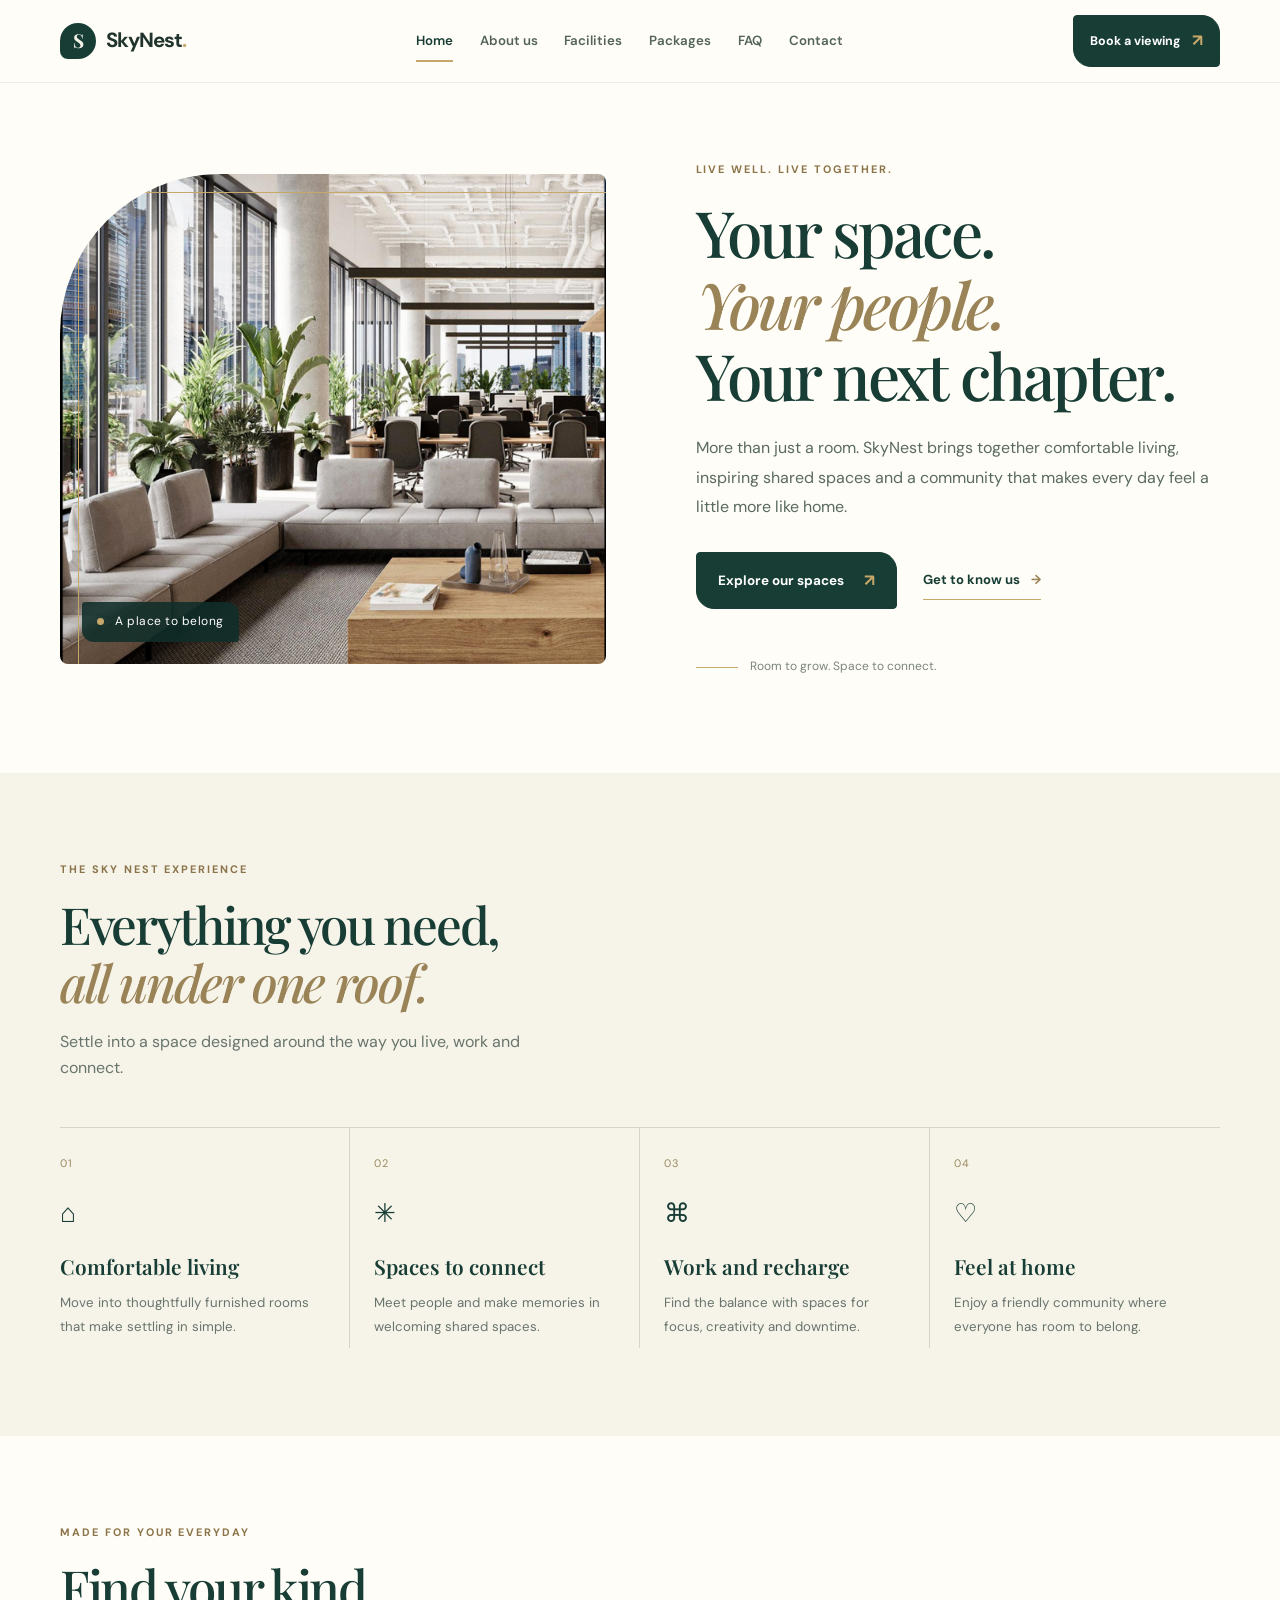
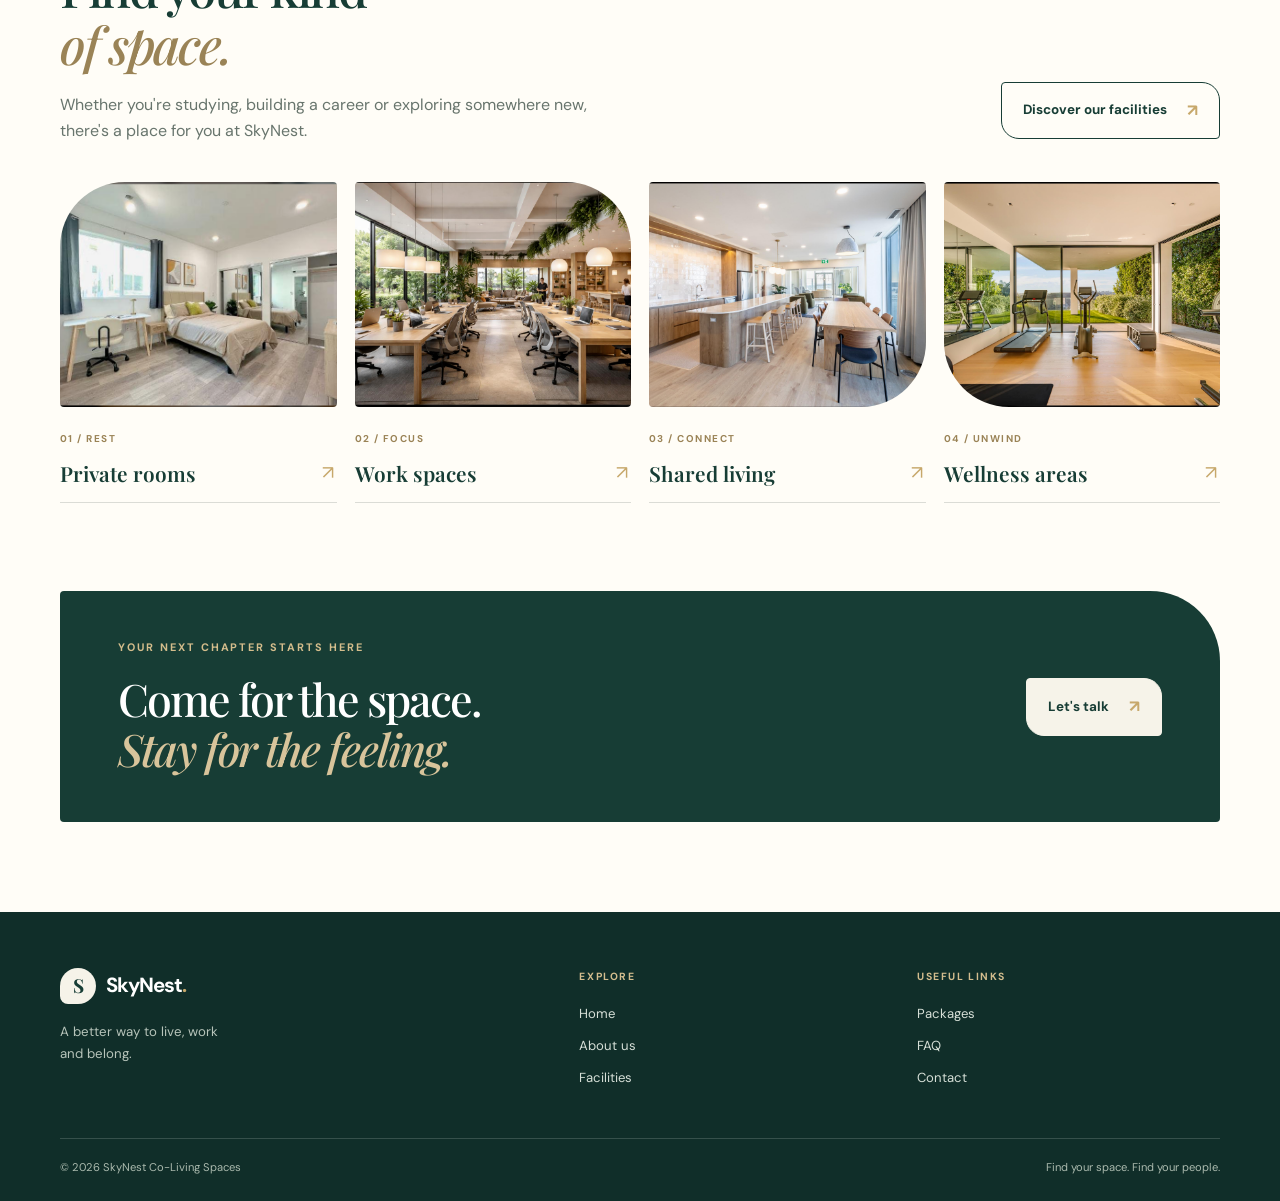
==== commit 2aa6c39c: "Update index.html" ====
--- a/index.html
+++ b/index.html
@@ -72,10 +72,10 @@
           <a class="button button-outline" href="facilities.html">Discover our facilities <span>↗</span></a>
         </div>
         <div class="space-grid">
-          <a class="space-card" href="facilities.html"><div class="space-photo photo-one"><img src="images/home-card-1.jpg" alt="Comfortable furnished co-living bedroom" onerror="this.style.display='none';"></div><span class="card-kicker">01 / REST</span><h3>Private rooms</h3><span class="card-arrow">↗</span></a>
-          <a class="space-card" href="facilities.html"><div class="space-photo photo-two"><img src="images/home-card-2.jpg" alt="Shared co-working area" onerror="this.style.display='none';"></div><span class="card-kicker">02 / FOCUS</span><h3>Work spaces</h3><span class="card-arrow">↗</span></a>
-          <a class="space-card" href="facilities.html"><div class="space-photo photo-three"><img src="images/home-card-3.jpg" alt="Modern communal kitchen and dining area" onerror="this.style.display='none';"></div><span class="card-kicker">03 / CONNECT</span><h3>Shared living</h3><span class="card-arrow">↗</span></a>
-          <a class="space-card" href="facilities.html"><div class="space-photo photo-four"><img src="images/home-card-4.jpg" alt="Relaxing rooftop garden" onerror="this.style.display='none';"></div><span class="card-kicker">04 / UNWIND</span><h3>Wellness areas</h3><span class="card-arrow">↗</span></a>
+          <a class="space-card" href="facilities.html"><div class="space-photo photo-one"><img src="home-card-1.jpg" alt="Comfortable furnished co-living bedroom" onerror="this.style.display='none';"></div><span class="card-kicker">01 / REST</span><h3>Private rooms</h3><span class="card-arrow">↗</span></a>
+          <a class="space-card" href="facilities.html"><div class="space-photo photo-two"><img src="home-card-2.jpg" alt="Shared co-working area" onerror="this.style.display='none';"></div><span class="card-kicker">02 / FOCUS</span><h3>Work spaces</h3><span class="card-arrow">↗</span></a>
+          <a class="space-card" href="facilities.html"><div class="space-photo photo-three"><img src="home-card-3.jpg" alt="Modern communal kitchen and dining area" onerror="this.style.display='none';"></div><span class="card-kicker">03 / CONNECT</span><h3>Shared living</h3><span class="card-arrow">↗</span></a>
+          <a class="space-card" href="facilities.html"><div class="space-photo photo-four"><img src="home-card-4.jpg" alt="Relaxing rooftop garden" onerror="this.style.display='none';"></div><span class="card-kicker">04 / UNWIND</span><h3>Wellness areas</h3><span class="card-arrow">↗</span></a>
         </div>
       </div>
     </section>
